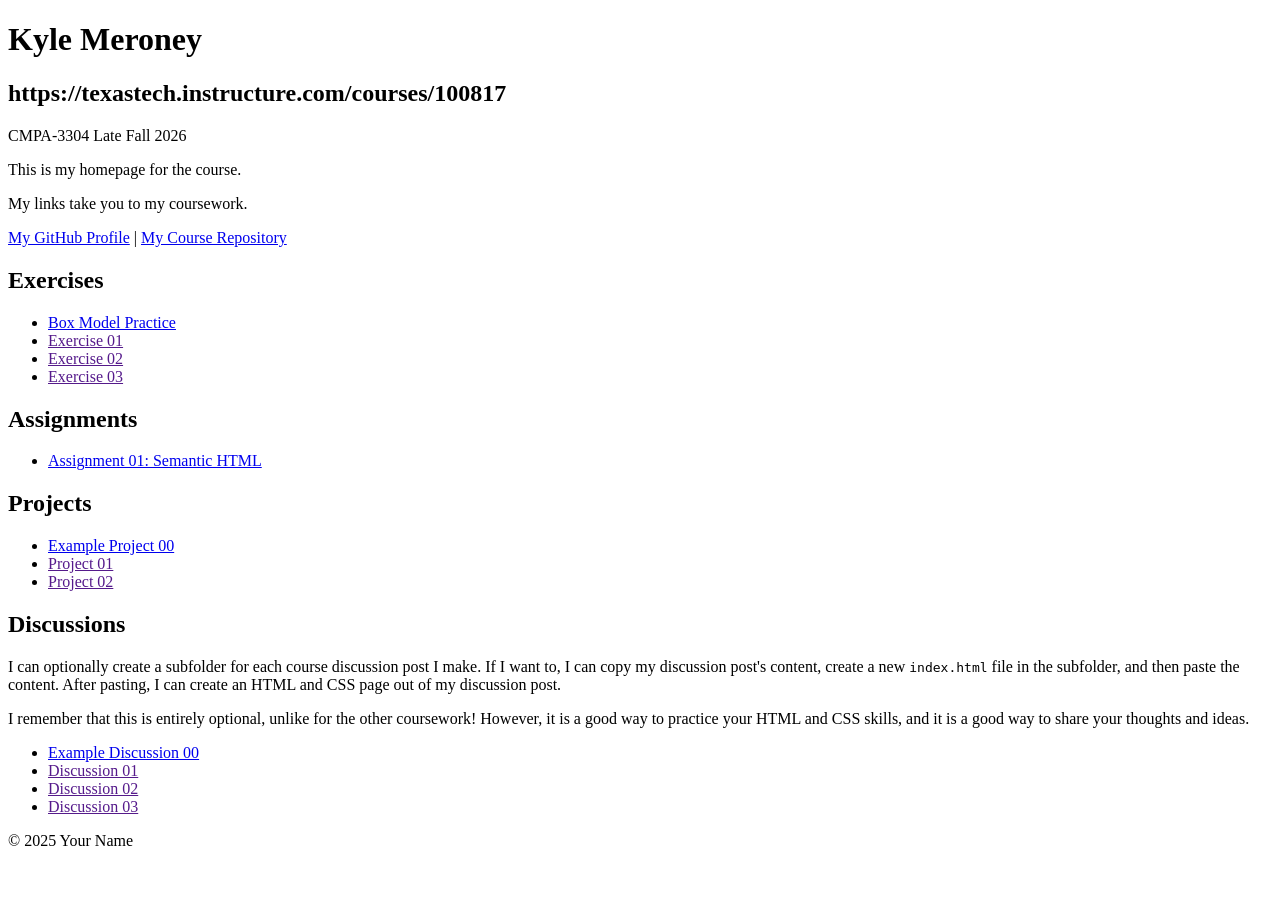
==== index.html @ e66d66e2 "Reclassify exercise on index.html" ====
<!DOCTYPE html>

<!--

INSTRUCTIONS: HOW TO CHANGE THIS PAGE:

1. Change "Student Name" in the title above to your real name.

2. Change "Your Name" in the big heading below to your real name.

3. Change "your-username" to your real GitHub username in both links.

4. Change "your-repo-name" to the name of this repository.

5. Change "Course Name" to the name of your class.

6. Change "Semester Year" to match when you are taking this class.

7. Add links to your work:
    - Find the words that say "Exercise 01", "Assignment 01", etc.
    - Between the quote marks in href="", put the relative link to your work in the subfolder. You can simply link to the subfolder name. Take a look at the example folders and links to see how to do this.
    - For work not yet started/completed, you can leave the href="" blank until you are ready.
    - Change the words "Exercise 01" to match the name of the exercise. Do the same for assignments and projects. If you add your discussion posts, do the same for them.
    - Do this for each piece of work you finish.

8. You can add more links by copying a whole line like this:
    <li><a href="">New Work Name</a></li>
    Then paste it below the last one in that section.

9. Save your changes and push to GitHub when you are done. Remember you can use GitHub Desktop to help you with this.

Remember: During the course, if you want, you can style your homepage to introduce your own style and aesthetics. To start, keep this page simple and plain. This is just a template to get you started. Embrace the handcrafted approach to web design and development: change things to make them your own.

Remember: You must have a GitHub account, a new GitHub repository for this course, and this file (index.html) in that repository. 

Remember: You must create subfolders for each piece of coursework as the semester progresses.

-->

<html lang="en">
    <head>
        <meta charset="UTF-8" />
        <title>https://texastech.instructure.com/courses/100817</title>
        <meta charset="UTF-8" />
        <meta name="viewport" content="width=device-width, initial-scale=1.0" />
        <title>Kyle Meroney- CMPA-3304</title>
    </head>

    <body>
        <header>
            <h1>Kyle Meroney</h1>
            <h2>https://texastech.instructure.com/courses/100817</h2>
            <p>CMPA-3304 Late Fall 2026</p>
            <p>This is my homepage for the course.</p>
            <p>My links take you to my coursework.</p>
            <nav>
                <a href="https://github.com/kmerottu">My GitHub Profile</a>
                |
                <a href="https://github.com/kmerottu/cmpa-3304-course-portfolio">
                    My Course Repository
                </a>
            </nav>
        </header>

        <main>
            <section>
                <h2>Exercises</h2>
                <ul>
                    <li>
                        <a href="week-03-exercise-01/">Box Model Practice</a>
                    </li>
                    <li><a href="">Exercise 01</a></li>
                    <li><a href="">Exercise 02</a></li>
                    <li><a href="">Exercise 03</a></li>
                </ul>
            </section>

            <section>
                <h2>Assignments</h2>
                <ul>
                    <li>
                        <a href="assignment-01/">Assignment 01: Semantic HTML</a>
                    
                   
                </ul>
            </section>

            <section>
                <h2>Projects</h2>
                <ul>
                    <li>
                        <a href="example-project-00/">Example Project 00</a>
                    </li>
                    <li><a href="">Project 01</a></li>
                    <li><a href="">Project 02</a></li>
                </ul>
            </section>

            <section>
                <h2>Discussions</h2>
                <p>
                    I can optionally create a subfolder for each course
                    discussion post I make. If I want to, I can copy my
                    discussion post's content, create a new
                    <code>index.html</code>
                    file in the subfolder, and then paste the content. After
                    pasting, I can create an HTML and CSS page out of my
                    discussion post.
                </p>
                <p>
                    I remember that this is entirely optional, unlike for the
                    other coursework! However, it is a good way to practice your
                    HTML and CSS skills, and it is a good way to share your
                    thoughts and ideas.
                </p>
                <ul>
                    <li>
                        <a href="example-discussion-00/">
                            Example Discussion 00
                        </a>
                    </li>
                    <li><a href="">Discussion 01</a></li>
                    <li><a href="">Discussion 02</a></li>
                    <li><a href="">Discussion 03</a></li>
                </ul>
            </section>
            
        </main>

        <footer>
            <p>&copy; 2025 Your Name</p>
        </footer>
    </body>
</html>
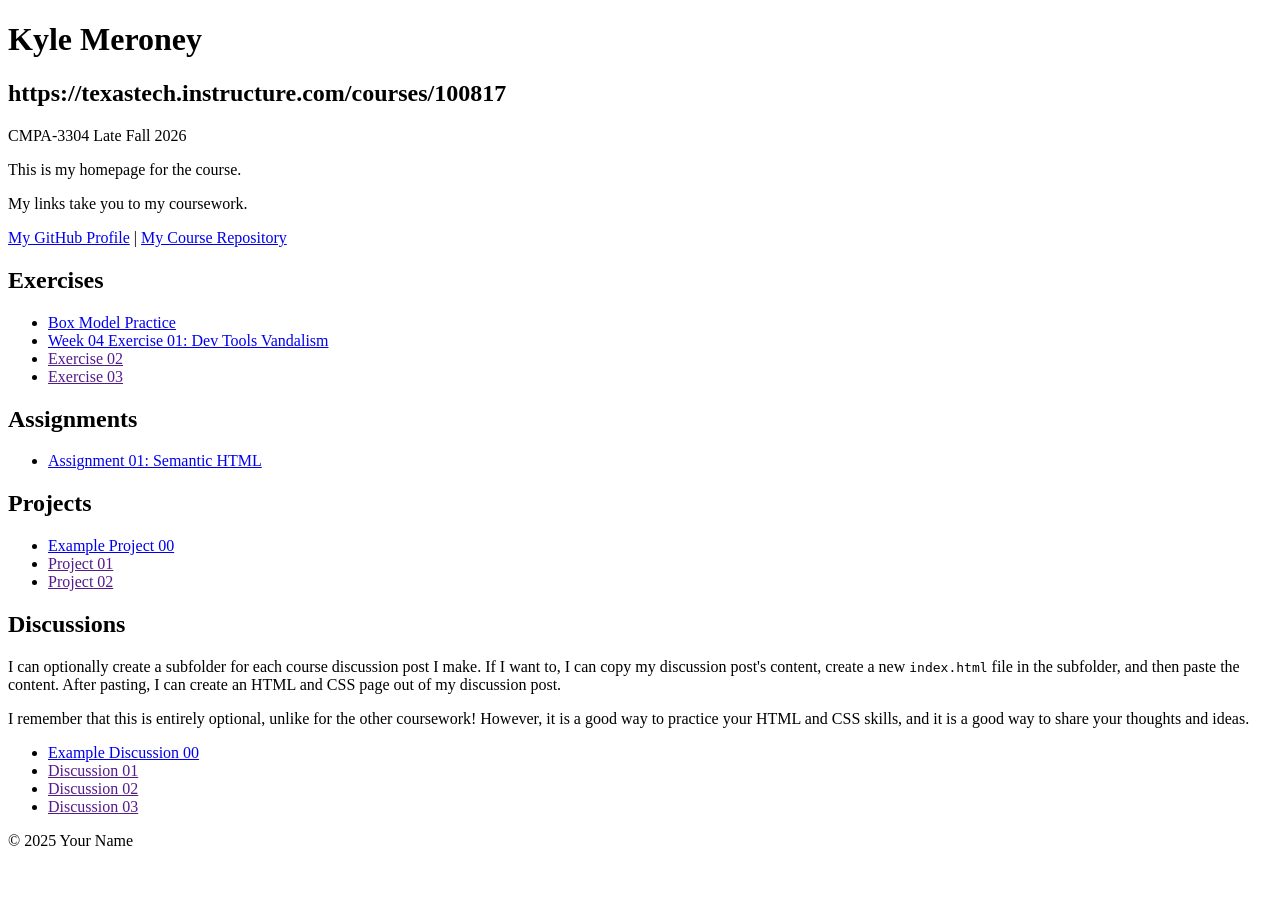
==== commit 2fcf67c9: "added exercise 06 to main page" ====
--- a/index.html
+++ b/index.html
@@ -69,7 +69,7 @@
                     <li>
                         <a href="week-03-exercise-01/">Box Model Practice</a>
                     </li>
-                    <li><a href="">Exercise 01</a></li>
+                    <li><a href="week-04-exercise-01/">Week 04 Exercise 01: Dev Tools Vandalism</a></li>
                     <li><a href="">Exercise 02</a></li>
                     <li><a href="">Exercise 03</a></li>
                 </ul>
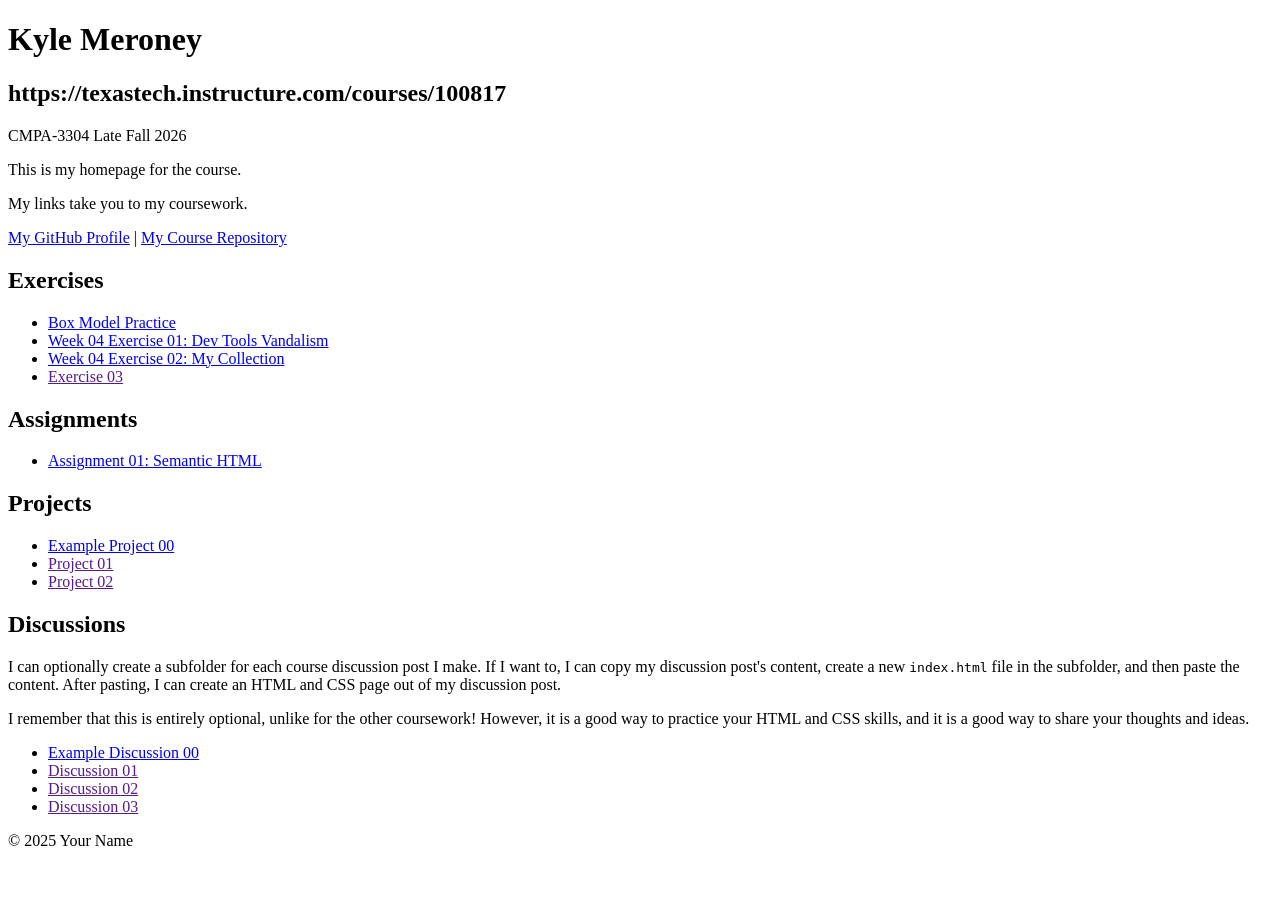
==== commit 1e1439e5: "Added link to main porfolio page" ====
--- a/index.html
+++ b/index.html
@@ -70,7 +70,7 @@
                         <a href="week-03-exercise-01/">Box Model Practice</a>
                     </li>
                     <li><a href="week-04-exercise-01/">Week 04 Exercise 01: Dev Tools Vandalism</a></li>
-                    <li><a href="">Exercise 02</a></li>
+                    <li><a href="week-04-exercise-02/">Week 04 Exercise 02: My Collection</a>
                     <li><a href="">Exercise 03</a></li>
                 </ul>
             </section>
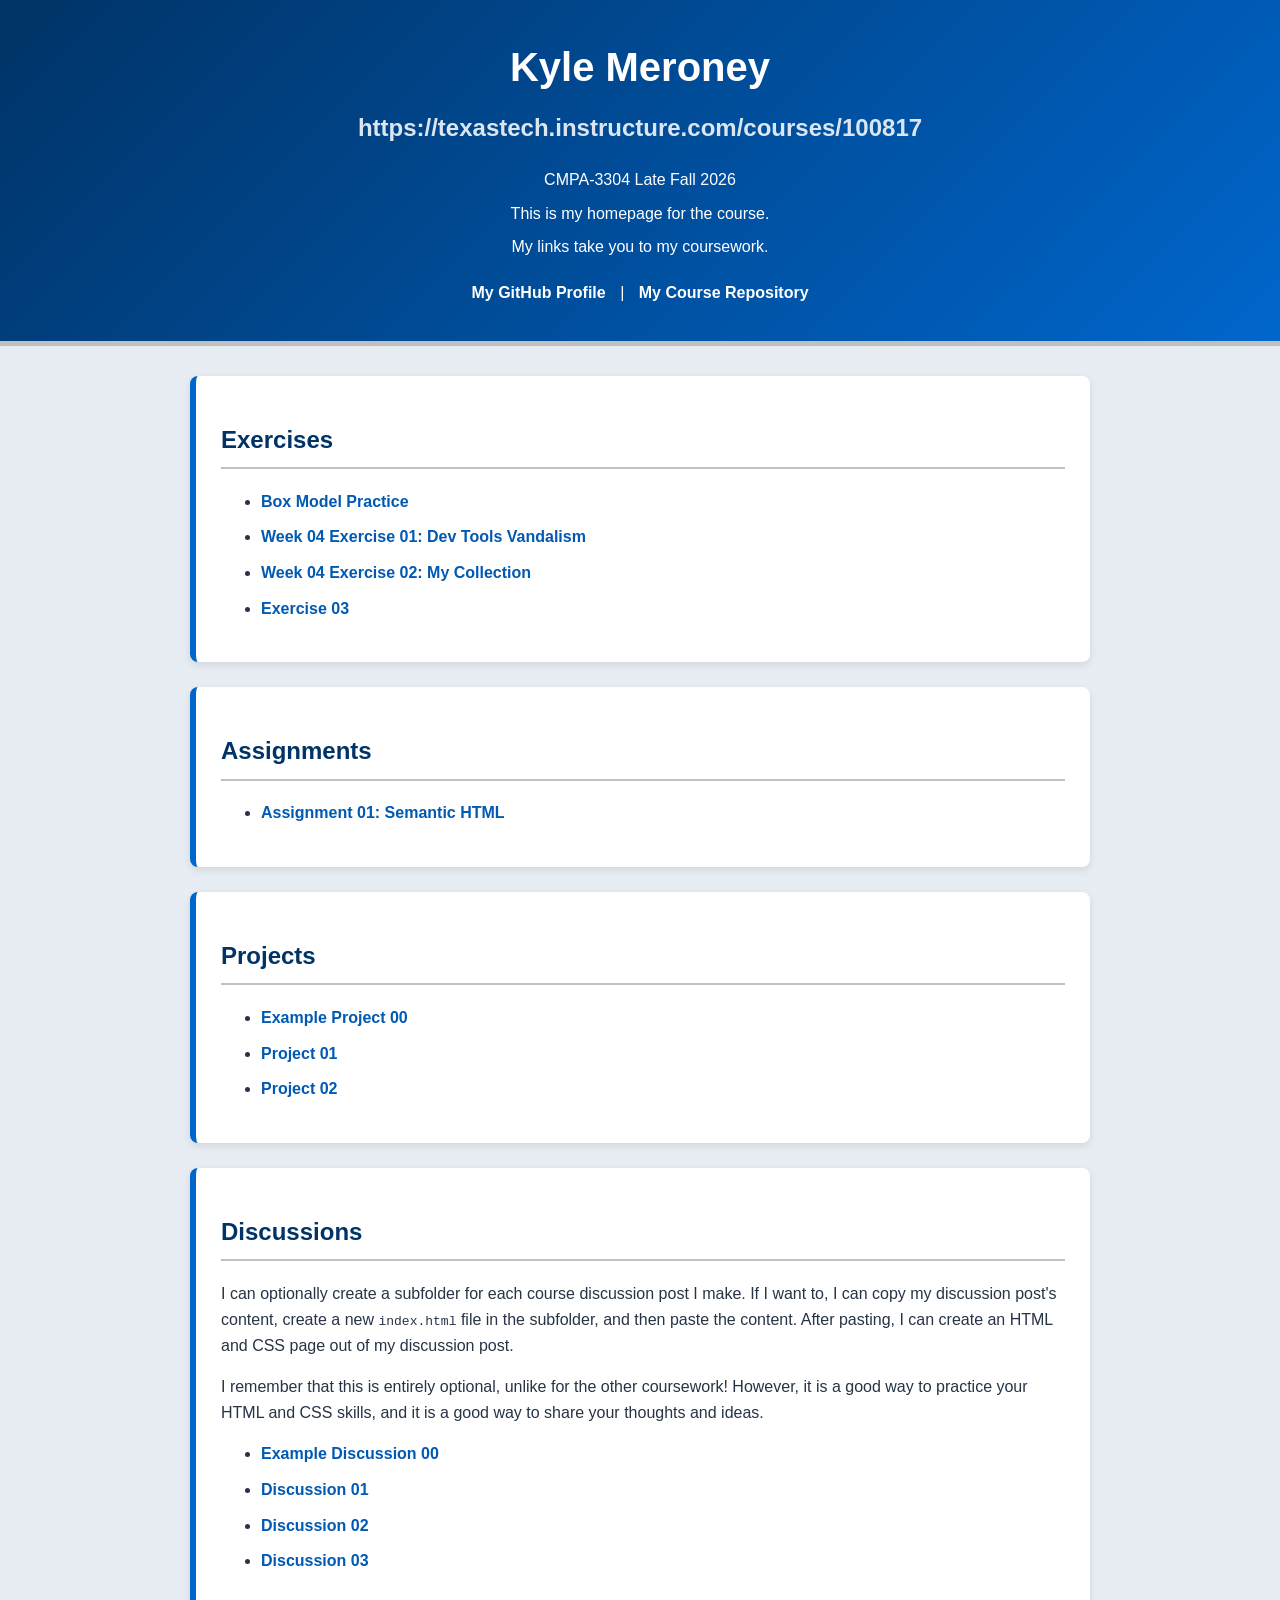
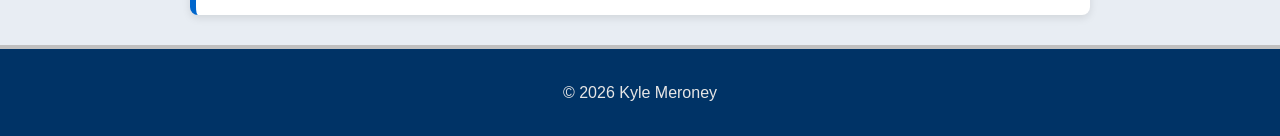
==== commit 901df818: "created a style.css file for homepage" ====
--- a/index.html
+++ b/index.html
@@ -44,6 +44,7 @@
         <meta charset="UTF-8" />
         <meta name="viewport" content="width=device-width, initial-scale=1.0" />
         <title>Kyle Meroney- CMPA-3304</title>
+        <link rel="stylesheet" href="style.css" />
     </head>
 
     <body>
@@ -128,7 +129,7 @@
         </main>
 
         <footer>
-            <p>&copy; 2025 Your Name</p>
+            <p>&copy; 2026 Kyle Meroney</p>
         </footer>
     </body>
 </html>
--- a/style.css
+++ b/style.css
@@ -0,0 +1,114 @@
+
+/* General Page Styling */
+body {
+    font-family: Arial, Helvetica, sans-serif;
+    background-color: #e8edf3;
+    color: #263445;
+    margin: 0;
+    padding: 0;
+    line-height: 1.6;
+}
+
+/* Header */
+header {
+    background: linear-gradient(135deg, #003366, #0066cc);
+    color: white;
+    padding: 35px 20px;
+    text-align: center;
+    border-bottom: 5px solid #c0c0c0;
+}
+
+header h1 {
+    font-size: 2.5rem;
+    margin: 0;
+}
+
+header h2 {
+    color: #dce6f1;
+    margin-top: 10px;
+}
+
+header p {
+    margin: 8px 0;
+}
+
+/* Navigation */
+nav {
+    margin-top: 20px;
+}
+
+nav a {
+    color: #ffffff;
+    text-decoration: none;
+    font-weight: bold;
+    margin: 0 10px;
+}
+
+nav a:hover {
+    color: #c0c0c0;
+    text-decoration: underline;
+}
+
+/* Main Content */
+main {
+    max-width: 900px;
+    margin: 30px auto;
+    padding: 0 20px;
+}
+
+/* Content Sections */
+section {
+    background-color: white;
+    margin-bottom: 25px;
+    padding: 25px;
+    border-left: 6px solid #0066cc;
+    border-radius: 8px;
+    box-shadow: 0 3px 8px rgba(0, 0, 0, 0.1);
+}
+
+section h2 {
+    color: #003366;
+    border-bottom: 2px solid #c0c0c0;
+    padding-bottom: 8px;
+}
+
+/* Coursework Links */
+li {
+    margin: 10px 0;
+}
+
+li a {
+    color: #0059b3;
+    text-decoration: none;
+    font-weight: bold;
+}
+
+li a:hover {
+    color: #003366;
+    text-decoration: underline;
+}
+
+/* Footer */
+footer {
+    background-color: #003366;
+    color: #e6e6e6;
+    text-align: center;
+    padding: 15px;
+    border-top: 4px solid #c0c0c0;
+}
+
+/* Responsive Design */
+@media (width <= 600px) {
+    header h1 {
+        font-size: 2rem;
+    }
+
+    nav a {
+        display: block;
+        margin: 10px 0;
+    }
+
+    main {
+        padding: 0 12px;
+    }
+}
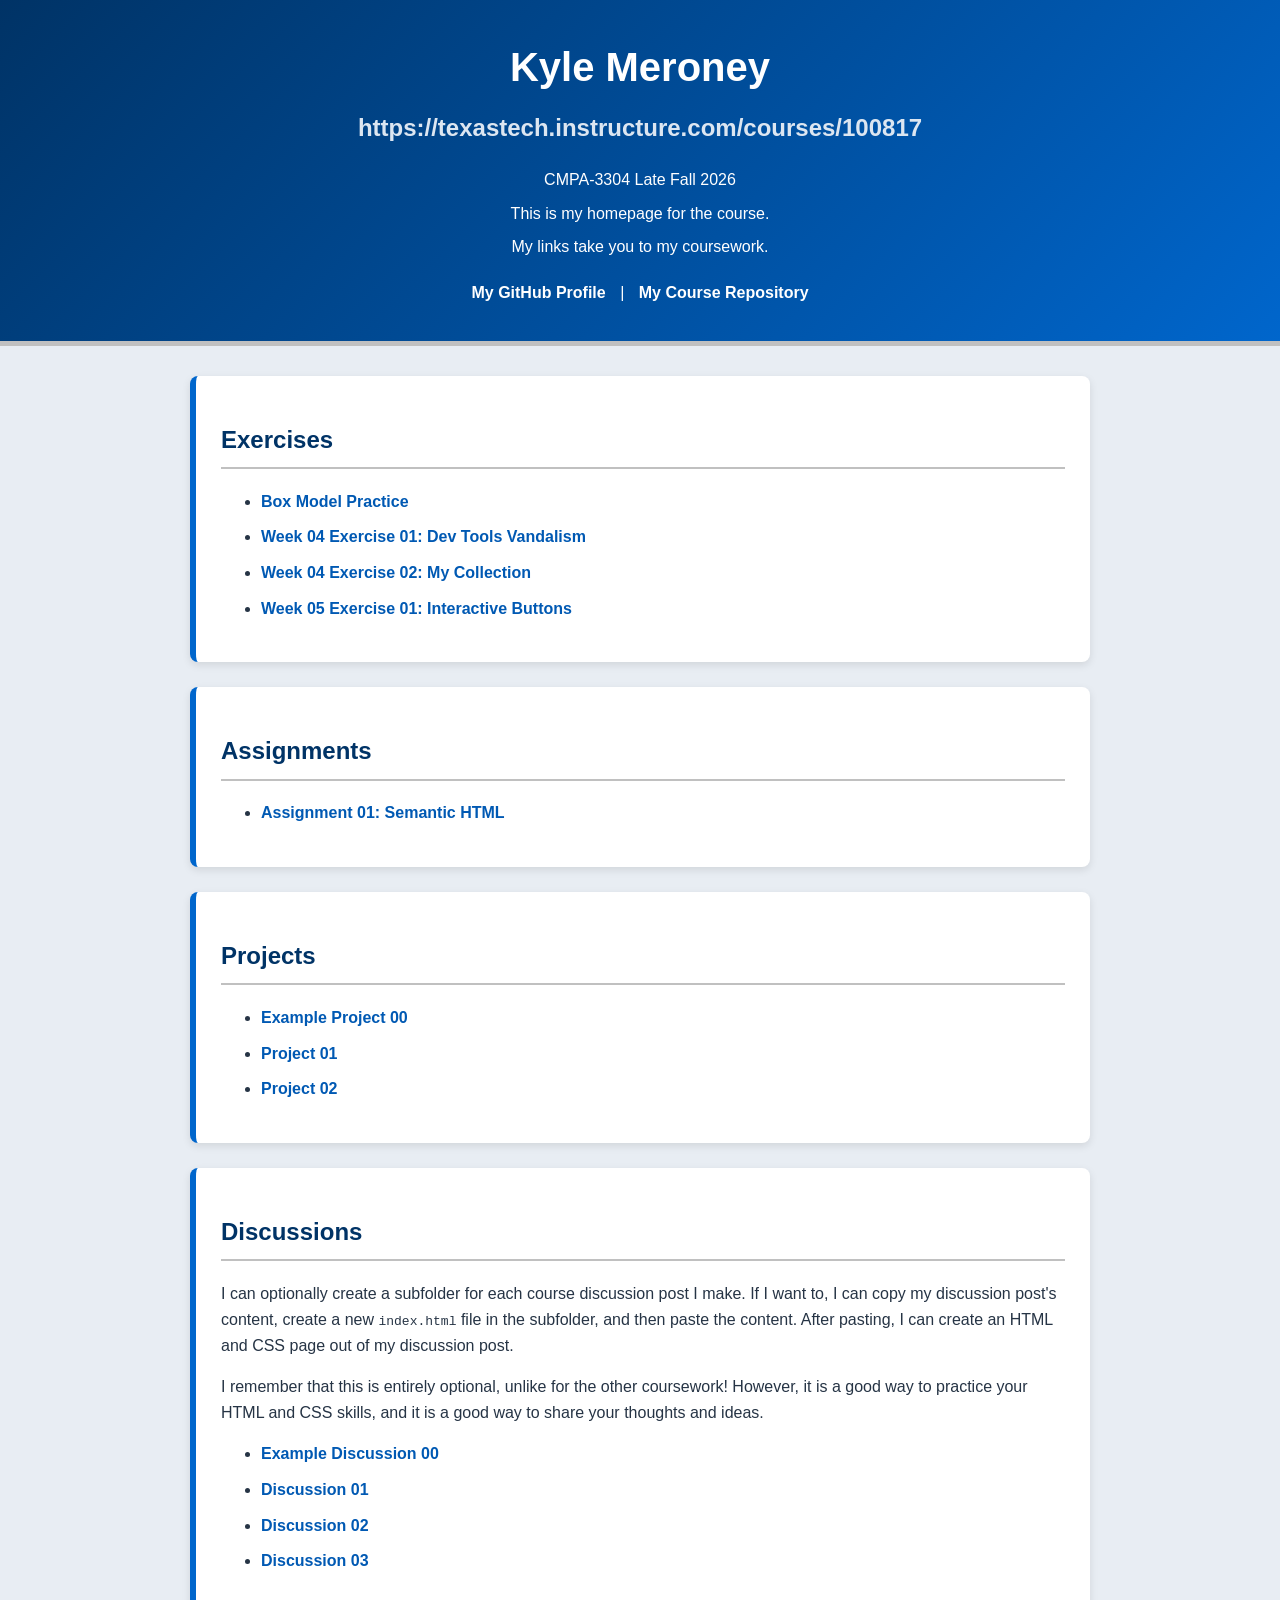
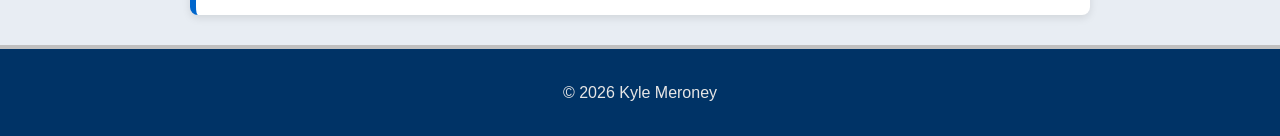
==== commit 1d1165ac: "Update index.html added link to week-05 exercise" ====
--- a/index.html
+++ b/index.html
@@ -72,7 +72,7 @@
                     </li>
                     <li><a href="week-04-exercise-01/">Week 04 Exercise 01: Dev Tools Vandalism</a></li>
                     <li><a href="week-04-exercise-02/">Week 04 Exercise 02: My Collection</a>
-                    <li><a href="">Exercise 03</a></li>
+                    <li><a href="week-05-exercise-01/">Week 05 Exercise 01: Interactive Buttons</a></li>
                 </ul>
             </section>
 
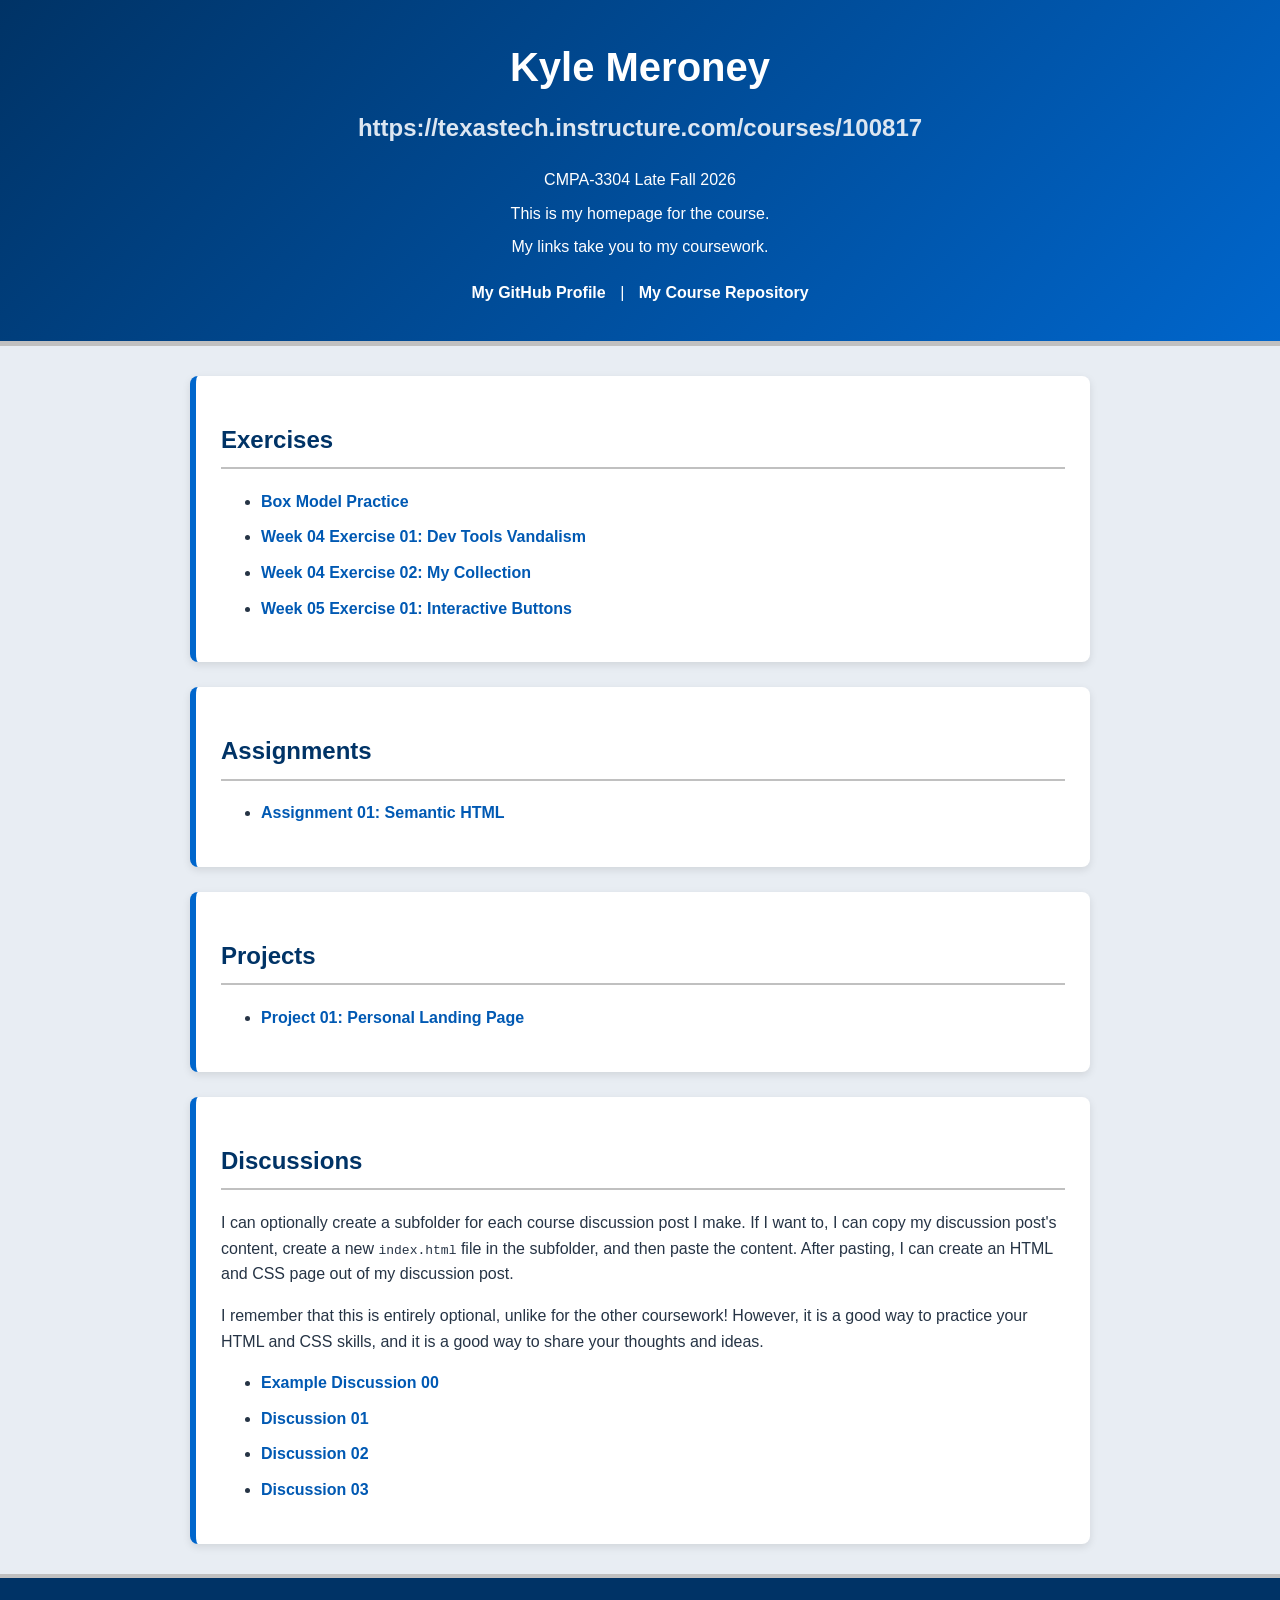
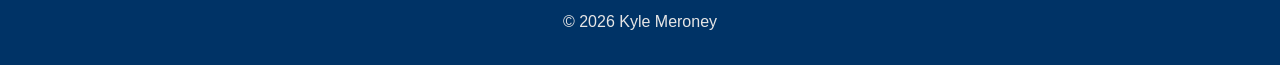
==== commit 4ae1de1f: "added link to project:01" ====
--- a/index.html
+++ b/index.html
@@ -89,11 +89,8 @@
             <section>
                 <h2>Projects</h2>
                 <ul>
-                    <li>
-                        <a href="example-project-00/">Example Project 00</a>
-                    </li>
-                    <li><a href="">Project 01</a></li>
-                    <li><a href="">Project 02</a></li>
+                    <li><a href="project-01/">Project 01: Personal Landing Page</a></li>
+                    
                 </ul>
             </section>
 
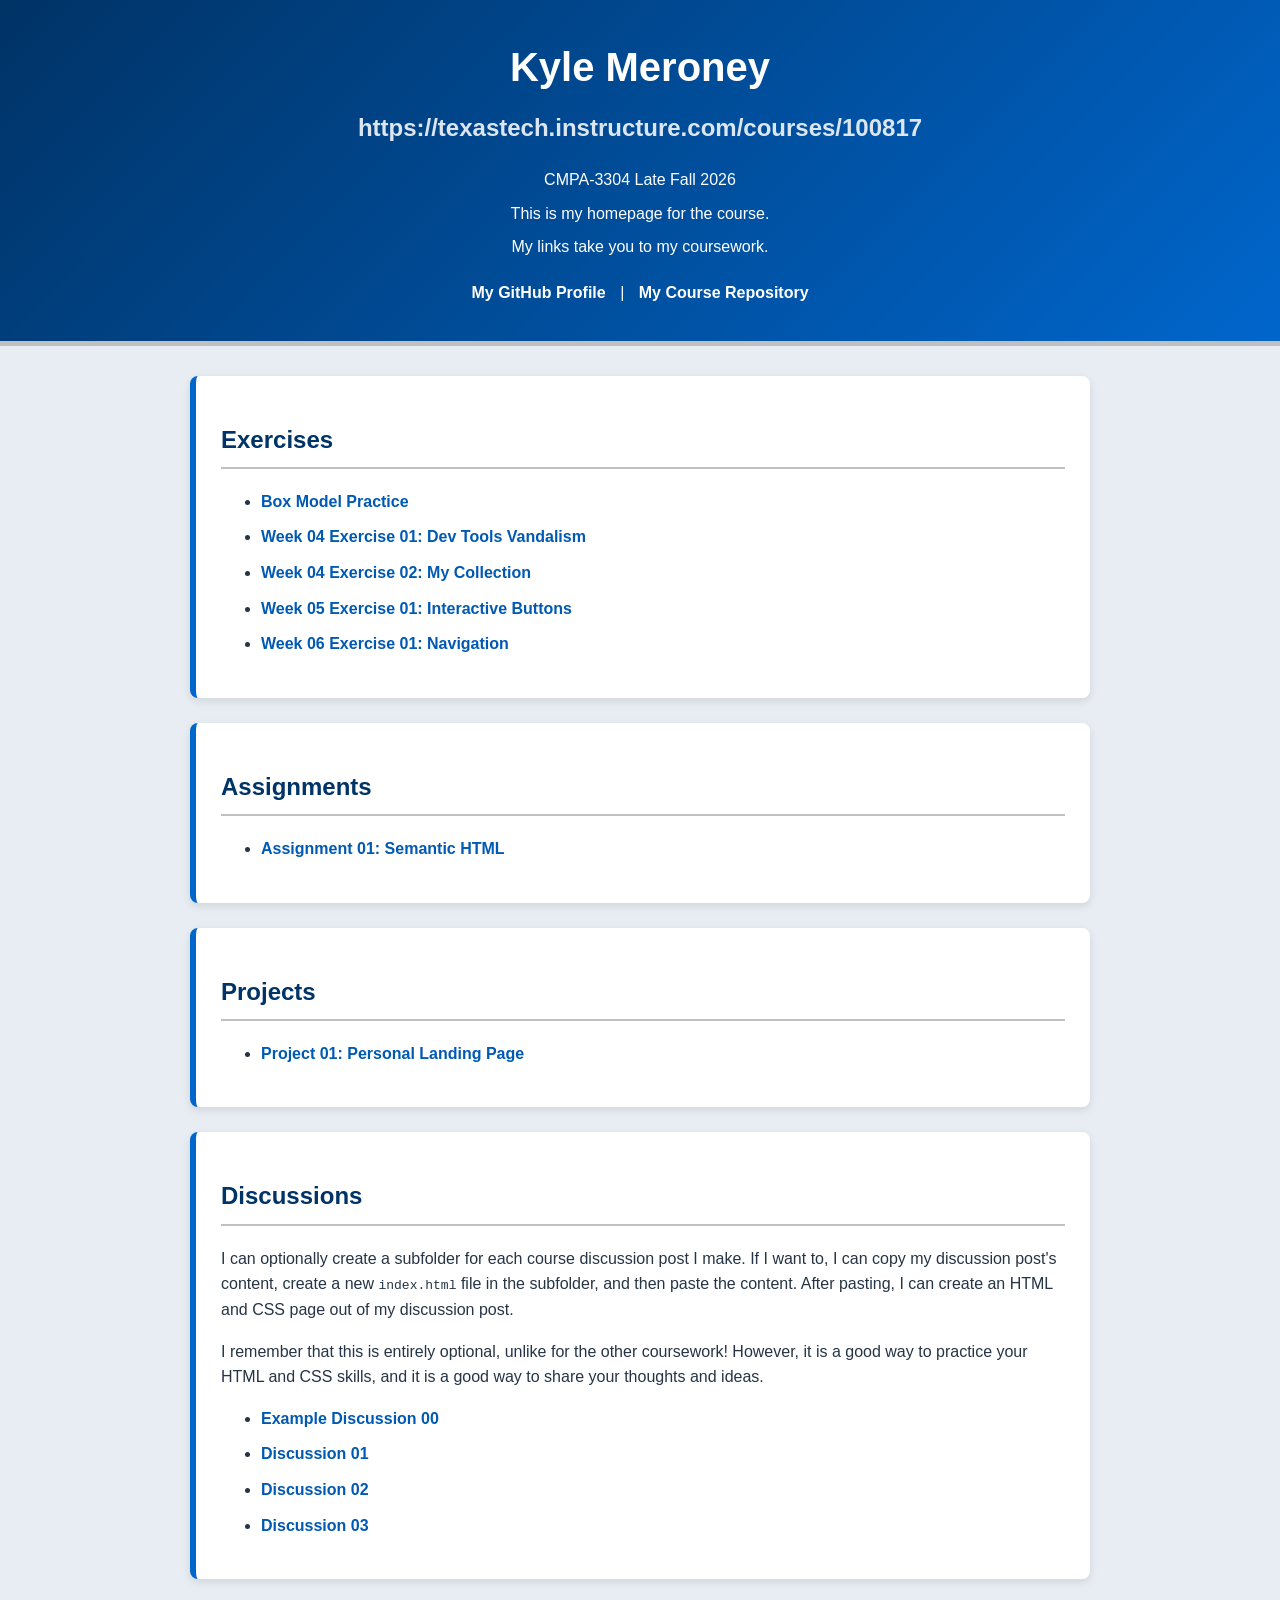
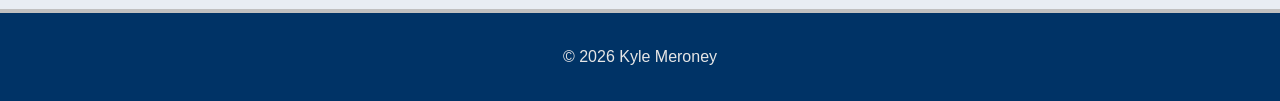
==== commit 5bc9302b: "Saved files" ====
--- a/index.html
+++ b/index.html
@@ -73,6 +73,7 @@
                     <li><a href="week-04-exercise-01/">Week 04 Exercise 01: Dev Tools Vandalism</a></li>
                     <li><a href="week-04-exercise-02/">Week 04 Exercise 02: My Collection</a>
                     <li><a href="week-05-exercise-01/">Week 05 Exercise 01: Interactive Buttons</a></li>
+                    <li><a href="./week-06-exercise-01/">Week 06 Exercise 01: Navigation</a></li>
                 </ul>
             </section>
 
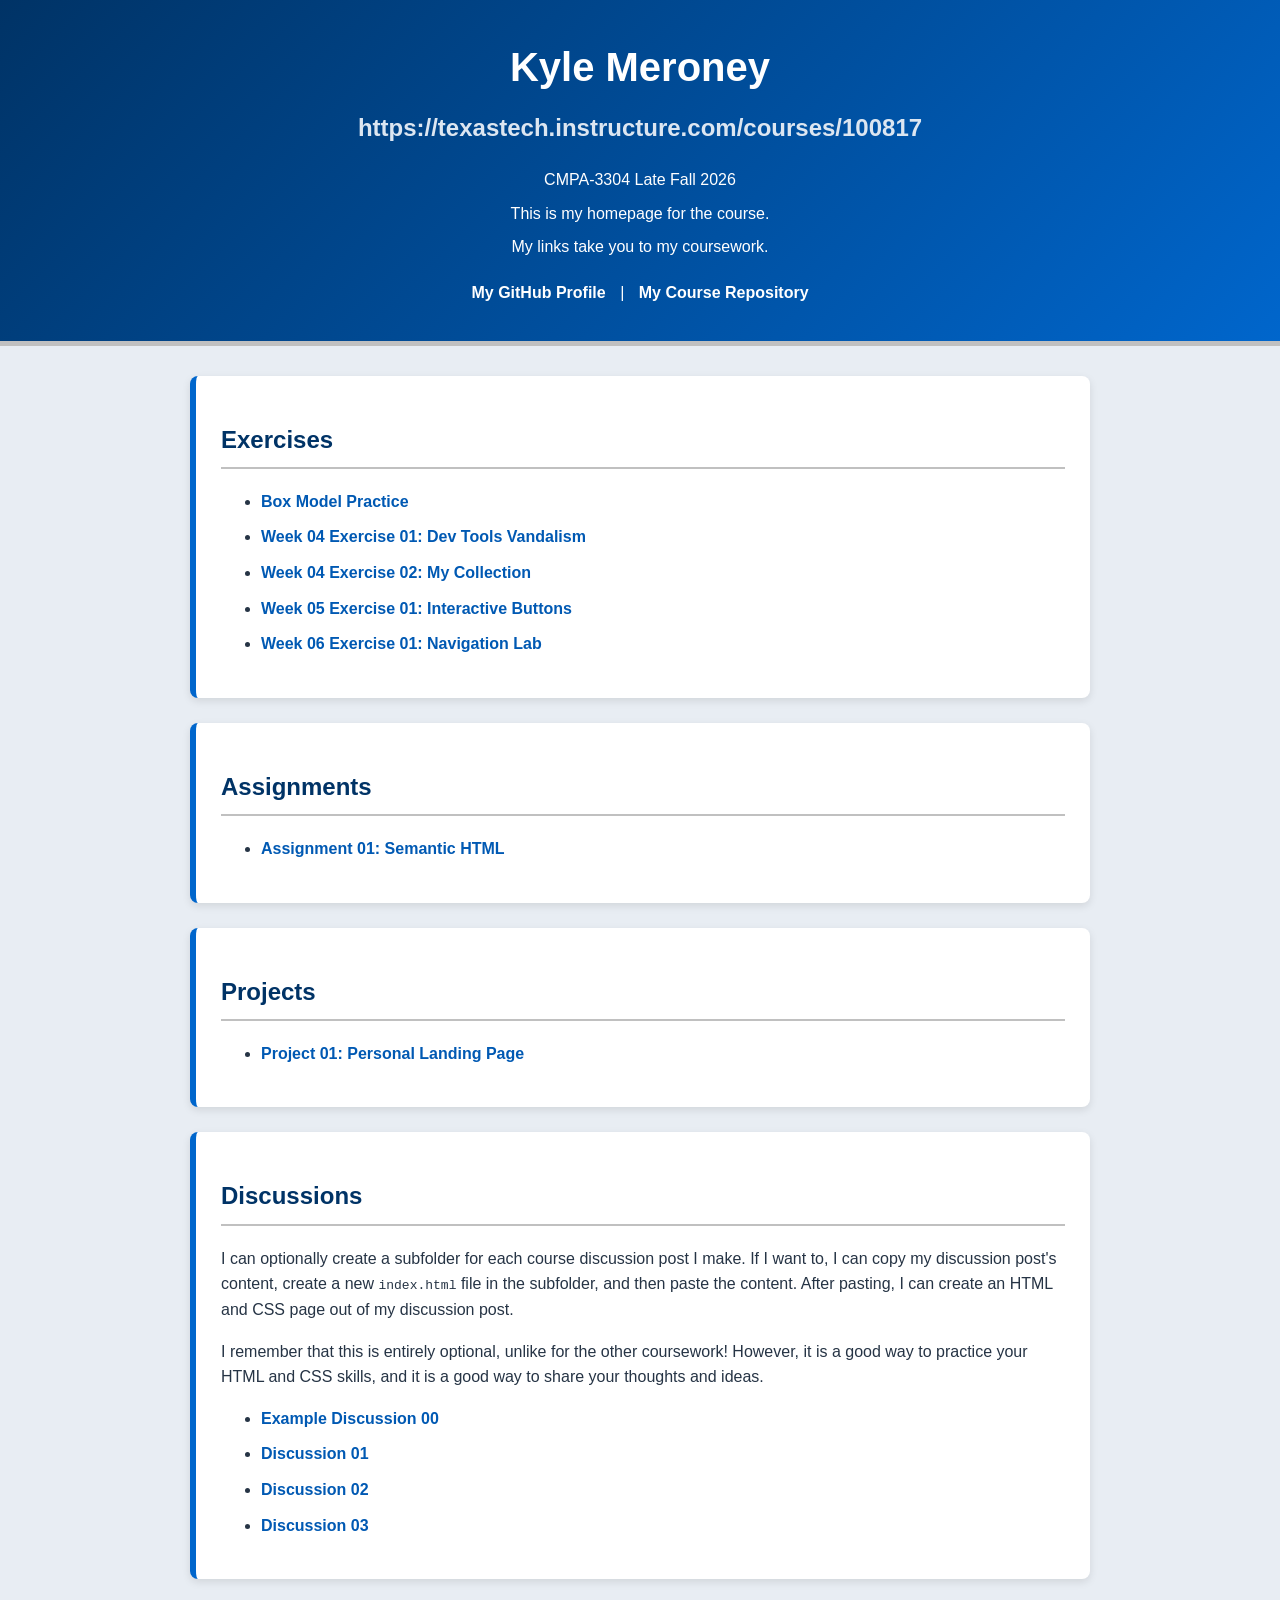
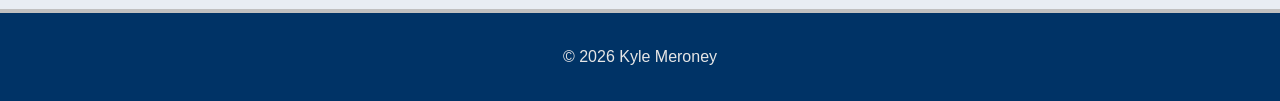
==== commit 1d350af2: "Update week-06-exercise-01 name" ====
--- a/index.html
+++ b/index.html
@@ -73,7 +73,7 @@
                     <li><a href="week-04-exercise-01/">Week 04 Exercise 01: Dev Tools Vandalism</a></li>
                     <li><a href="week-04-exercise-02/">Week 04 Exercise 02: My Collection</a>
                     <li><a href="week-05-exercise-01/">Week 05 Exercise 01: Interactive Buttons</a></li>
-                    <li><a href="./week-06-exercise-01/">Week 06 Exercise 01: Navigation</a></li>
+                    <li><a href="./week-06-exercise-01/">Week 06 Exercise 01: Navigation Lab</a></li>
                 </ul>
             </section>
 
